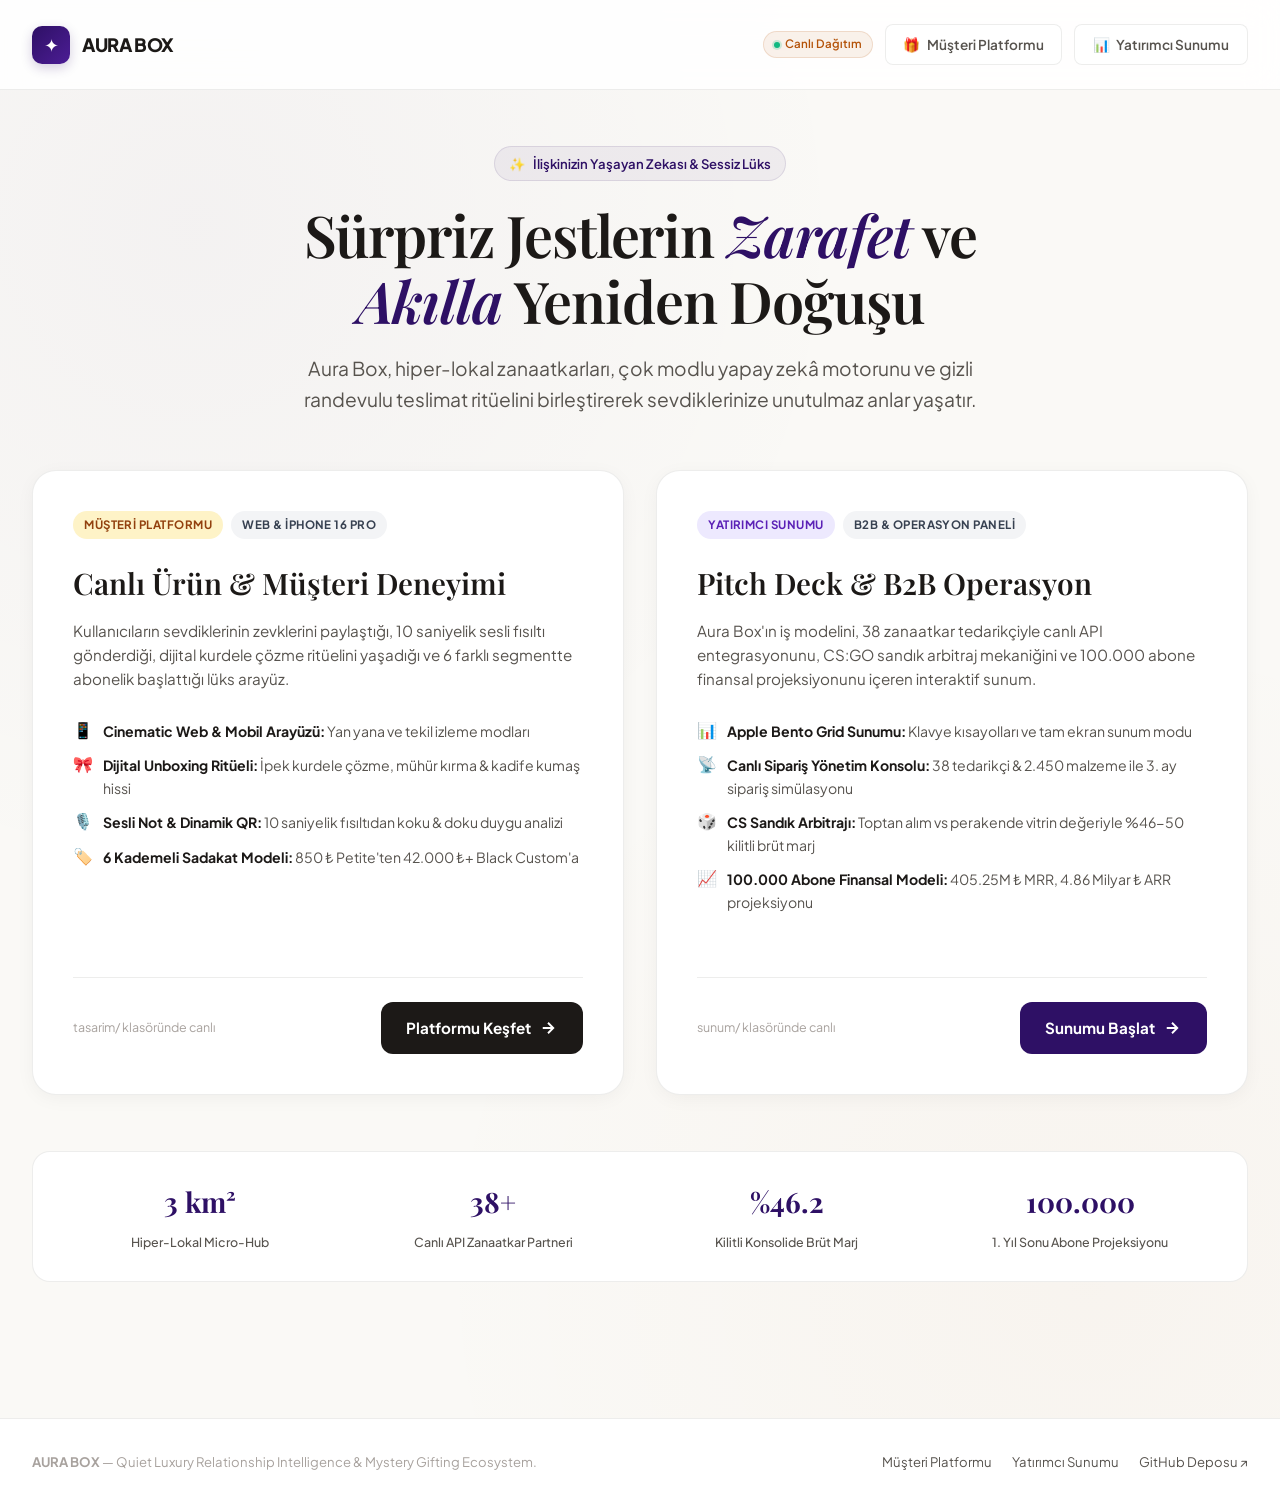
==== index.html @ 9b52b44d "feat: initial commit of Aura Box platform, pitch deck, and portal" ====
<!DOCTYPE html>
<html lang="tr">
<head>
  <meta charset="UTF-8">
  <meta name="viewport" content="width=device-width, initial-scale=1.0">
  <title>AURA BOX — İlişkinizin Yaşayan Zekası | Quiet Luxury Concierge</title>
  <link rel="preconnect" href="https://fonts.googleapis.com">
  <link rel="preconnect" href="https://fonts.gstatic.com" crossorigin>
  <link href="https://fonts.googleapis.com/css2?family=Plus+Jakarta+Sans:wght@300;400;500;600;700;800&family=Playfair+Display:ital,wght@0,600;1,500&display=swap" rel="stylesheet">
  <style>
    :root {
      --bg-base: #FAF9F6;
      --bg-surface: #FFFFFF;
      --bg-secondary: #F3EFEA;
      --text-primary: #1C1917;
      --text-secondary: #57534E;
      --text-muted: #A8A29E;
      --accent-purple-royal: #2E1065;
      --accent-purple-subtle: #4C1D95;
      --accent-gold: #B45309;
      --accent-gold-soft: #D97706;
      --border-subtle: rgba(28, 25, 23, 0.08);
      --border-hover: rgba(46, 16, 101, 0.25);
      --shadow-soft: 0 4px 20px -2px rgba(28, 25, 23, 0.05);
      --shadow-hover: 0 20px 40px -12px rgba(46, 16, 101, 0.12);
      --font-sans: 'Plus Jakarta Sans', -apple-system, BlinkMacSystemFont, sans-serif;
      --font-serif: 'Playfair Display', Georgia, serif;
    }

    * {
      box-sizing: border-box;
      margin: 0;
      padding: 0;
    }

    body {
      background-color: var(--bg-base);
      color: var(--text-primary);
      font-family: var(--font-sans);
      min-height: 100vh;
      display: flex;
      flex-direction: column;
      line-height: 1.6;
      -webkit-font-smoothing: antialiased;
      background-image: 
        radial-gradient(circle at 15% 15%, rgba(46, 16, 101, 0.03) 0%, transparent 40%),
        radial-gradient(circle at 85% 85%, rgba(180, 83, 9, 0.03) 0%, transparent 40%);
    }

    header {
      padding: 1.5rem 2rem;
      border-bottom: 1px solid var(--border-subtle);
      background: rgba(255, 255, 255, 0.85);
      backdrop-filter: blur(16px);
      -webkit-backdrop-filter: blur(16px);
      position: sticky;
      top: 0;
      z-index: 100;
    }

    .header-inner {
      max-width: 1280px;
      margin: 0 auto;
      display: flex;
      align-items: center;
      justify-content: space-between;
    }

    .brand {
      display: flex;
      align-items: center;
      gap: 0.75rem;
      text-decoration: none;
      color: var(--text-primary);
    }

    .brand-crest {
      width: 38px;
      height: 38px;
      border-radius: 10px;
      background: linear-gradient(135deg, var(--accent-purple-royal), #4C1D95);
      color: #FFF;
      display: flex;
      align-items: center;
      justify-content: center;
      font-size: 1.15rem;
      box-shadow: 0 4px 12px rgba(46, 16, 101, 0.2);
    }

    .brand-name {
      font-weight: 800;
      font-size: 1.15rem;
      letter-spacing: -0.02em;
    }

    .brand-badge {
      font-size: 0.72rem;
      font-weight: 600;
      color: var(--accent-gold);
      background: rgba(180, 83, 9, 0.08);
      padding: 0.2rem 0.6rem;
      border-radius: 999px;
      border: 1px solid rgba(180, 83, 9, 0.15);
      display: inline-flex;
      align-items: center;
      gap: 0.35rem;
    }

    .live-dot {
      width: 6px;
      height: 6px;
      border-radius: 50%;
      background: #10B981;
      display: inline-block;
      box-shadow: 0 0 0 2px rgba(16, 185, 129, 0.2);
      animation: pulse 2s infinite;
    }

    @keyframes pulse {
      0%, 100% { opacity: 1; transform: scale(1); }
      50% { opacity: 0.5; transform: scale(1.2); }
    }

    .header-nav {
      display: flex;
      align-items: center;
      gap: 0.75rem;
    }

    .btn-header {
      padding: 0.55rem 1.1rem;
      font-size: 0.85rem;
      font-weight: 600;
      border-radius: 8px;
      text-decoration: none;
      transition: all 0.2s ease;
      display: inline-flex;
      align-items: center;
      gap: 0.4rem;
    }

    .btn-header-subtle {
      color: var(--text-secondary);
      border: 1px solid var(--border-subtle);
      background: var(--bg-surface);
    }

    .btn-header-subtle:hover {
      color: var(--text-primary);
      border-color: var(--text-muted);
      background: var(--bg-secondary);
    }

    main {
      flex: 1;
      max-width: 1280px;
      margin: 0 auto;
      padding: 3.5rem 2rem 5rem;
      width: 100%;
    }

    .hero-section {
      text-align: center;
      max-width: 820px;
      margin: 0 auto 3.5rem;
    }

    .hero-pill {
      display: inline-flex;
      align-items: center;
      gap: 0.5rem;
      padding: 0.35rem 0.9rem;
      border-radius: 999px;
      background: rgba(46, 16, 101, 0.05);
      border: 1px solid rgba(46, 16, 101, 0.1);
      color: var(--accent-purple-royal);
      font-size: 0.82rem;
      font-weight: 600;
      margin-bottom: 1.25rem;
    }

    .hero-title {
      font-family: var(--font-serif);
      font-size: clamp(2.4rem, 4.5vw, 3.6rem);
      font-weight: 600;
      line-height: 1.15;
      letter-spacing: -0.02em;
      color: var(--text-primary);
      margin-bottom: 1.25rem;
    }

    .hero-title em {
      font-style: italic;
      color: var(--accent-purple-royal);
    }

    .hero-desc {
      font-size: clamp(1rem, 1.8vw, 1.2rem);
      color: var(--text-secondary);
      max-width: 680px;
      margin: 0 auto;
      font-weight: 400;
    }

    /* BENTO SHOWCASE GRID */
    .bento-portal-grid {
      display: grid;
      grid-template-columns: repeat(2, 1fr);
      gap: 2rem;
      margin-bottom: 3.5rem;
    }

    @media (max-width: 900px) {
      .bento-portal-grid {
        grid-template-columns: 1fr;
      }
    }

    .portal-card {
      background: var(--bg-surface);
      border: 1px solid var(--border-subtle);
      border-radius: 24px;
      padding: 2.5rem;
      display: flex;
      flex-direction: column;
      justify-content: space-between;
      position: relative;
      overflow: hidden;
      box-shadow: var(--shadow-soft);
      transition: all 0.3s cubic-bezier(0.16, 1, 0.3, 1);
      text-decoration: none;
      color: inherit;
    }

    .portal-card::before {
      content: '';
      position: absolute;
      top: 0;
      left: 0;
      right: 0;
      height: 4px;
      background: transparent;
      transition: background 0.3s ease;
    }

    .portal-card.card-customer:hover::before {
      background: linear-gradient(90deg, #D97706, #B45309);
    }

    .portal-card.card-investor:hover::before {
      background: linear-gradient(90deg, var(--accent-purple-royal), #7C3AED);
    }

    .portal-card:hover {
      transform: translateY(-4px);
      box-shadow: var(--shadow-hover);
      border-color: var(--border-hover);
    }

    .card-top {
      margin-bottom: 2rem;
    }

    .card-badges {
      display: flex;
      flex-wrap: wrap;
      gap: 0.5rem;
      margin-bottom: 1.25rem;
    }

    .badge {
      font-size: 0.72rem;
      font-weight: 700;
      padding: 0.3rem 0.7rem;
      border-radius: 999px;
      text-transform: uppercase;
      letter-spacing: 0.04em;
    }

    .badge-gold {
      background: #FEF3C7;
      color: #92400E;
    }

    .badge-purple {
      background: #EDE9FE;
      color: #5B21B6;
    }

    .badge-neutral {
      background: #F3F4F6;
      color: #374151;
    }

    .card-title {
      font-family: var(--font-serif);
      font-size: 1.85rem;
      font-weight: 600;
      margin-bottom: 0.75rem;
      color: var(--text-primary);
    }

    .card-summary {
      font-size: 0.95rem;
      color: var(--text-secondary);
      margin-bottom: 1.75rem;
    }

    .feature-list {
      list-style: none;
      display: flex;
      flex-direction: column;
      gap: 0.75rem;
    }

    .feature-item {
      display: flex;
      align-items: flex-start;
      gap: 0.65rem;
      font-size: 0.88rem;
      color: var(--text-secondary);
    }

    .feature-icon {
      font-size: 1rem;
      line-height: 1.3;
      flex-shrink: 0;
    }

    .feature-text strong {
      color: var(--text-primary);
    }

    .card-bottom {
      margin-top: 2rem;
      padding-top: 1.5rem;
      border-top: 1px solid var(--border-subtle);
      display: flex;
      align-items: center;
      justify-content: space-between;
    }

    .btn-action {
      display: inline-flex;
      align-items: center;
      gap: 0.5rem;
      font-weight: 700;
      font-size: 0.95rem;
      padding: 0.85rem 1.6rem;
      border-radius: 12px;
      transition: all 0.2s ease;
      text-decoration: none;
    }

    .btn-action-customer {
      background: #1C1917;
      color: #FFF;
    }

    .portal-card.card-customer:hover .btn-action-customer {
      background: var(--accent-gold);
    }

    .btn-action-investor {
      background: var(--accent-purple-royal);
      color: #FFF;
    }

    .portal-card.card-investor:hover .btn-action-investor {
      background: #4C1D95;
    }

    .btn-action svg {
      transition: transform 0.2s ease;
    }

    .portal-card:hover .btn-action svg {
      transform: translateX(4px);
    }

    .card-meta-note {
      font-size: 0.78rem;
      color: var(--text-muted);
    }

    /* HIGHLIGHT STATS BAR */
    .stats-strip {
      background: var(--bg-surface);
      border: 1px solid var(--border-subtle);
      border-radius: 18px;
      padding: 1.75rem 2rem;
      display: grid;
      grid-template-columns: repeat(4, 1fr);
      gap: 1.5rem;
      margin-bottom: 3.5rem;
    }

    @media (max-width: 768px) {
      .stats-strip {
        grid-template-columns: repeat(2, 1fr);
      }
    }

    .stat-cell {
      text-align: center;
    }

    .stat-val {
      font-family: var(--font-serif);
      font-size: 1.75rem;
      font-weight: 700;
      color: var(--accent-purple-royal);
      display: block;
      margin-bottom: 0.2rem;
    }

    .stat-label {
      font-size: 0.78rem;
      color: var(--text-secondary);
      font-weight: 500;
    }

    footer {
      border-top: 1px solid var(--border-subtle);
      padding: 2rem;
      background: var(--bg-surface);
      margin-top: auto;
    }

    .footer-inner {
      max-width: 1280px;
      margin: 0 auto;
      display: flex;
      align-items: center;
      justify-content: space-between;
      flex-wrap: wrap;
      gap: 1rem;
      font-size: 0.82rem;
      color: var(--text-muted);
    }

    .footer-links {
      display: flex;
      gap: 1.25rem;
    }

    .footer-links a {
      color: var(--text-secondary);
      text-decoration: none;
      transition: color 0.2s;
    }

    .footer-links a:hover {
      color: var(--text-primary);
    }
  </style>
</head>
<body>

  <!-- Üst Gezinme Çubuğu -->
  <header>
    <div class="header-inner">
      <a href="./" class="brand">
        <div class="brand-crest">✦</div>
        <div>
          <div class="brand-name">AURA BOX</div>
        </div>
      </a>

      <div class="header-nav">
        <span class="brand-badge">
          <span class="live-dot"></span> Canlı Dağıtım
        </span>
        <a href="./tasarim/" class="btn-header btn-header-subtle">
          <span>🎁</span> Müşteri Platformu
        </a>
        <a href="./sunum/" class="btn-header btn-header-subtle">
          <span>📊</span> Yatırımcı Sunumu
        </a>
      </div>
    </div>
  </header>

  <!-- Ana İçerik -->
  <main>
    <section class="hero-section">
      <div class="hero-pill">
        <span>✨</span> İlişkinizin Yaşayan Zekası & Sessiz Lüks
      </div>
      <h1 class="hero-title">
        Sürpriz Jestlerin <em>Zarafet</em> ve <em>Akılla</em> Yeniden Doğuşu
      </h1>
      <p class="hero-desc">
        Aura Box, hiper-lokal zanaatkarları, çok modlu yapay zekâ motorunu ve gizli randevulu teslimat ritüelini birleştirerek sevdiklerinize unutulmaz anlar yaşatır.
      </p>
    </section>

    <!-- İki Ana Mod Seçici (Bento Kartlar) -->
    <div class="bento-portal-grid">
      
      <!-- Kart 1: Müşteri Deneyimi & Tasarım Platformu -->
      <a href="./tasarim/" class="portal-card card-customer">
        <div class="card-top">
          <div class="card-badges">
            <span class="badge badge-gold">Müşteri Platformu</span>
            <span class="badge badge-neutral">Web & iPhone 16 Pro</span>
          </div>
          <h2 class="card-title">Canlı Ürün & Müşteri Deneyimi</h2>
          <p class="card-summary">
            Kullanıcıların sevdiklerinin zevklerini paylaştığı, 10 saniyelik sesli fısıltı gönderdiği, dijital kurdele çözme ritüelini yaşadığı ve 6 farklı segmentte abonelik başlattığı lüks arayüz.
          </p>

          <ul class="feature-list">
            <li class="feature-item">
              <span class="feature-icon">📱</span>
              <span class="feature-text"><strong>Cinematic Web & Mobil Arayüzü:</strong> Yan yana ve tekil izleme modları</span>
            </li>
            <li class="feature-item">
              <span class="feature-icon">🎀</span>
              <span class="feature-text"><strong>Dijital Unboxing Ritüeli:</strong> İpek kurdele çözme, mühür kırma & kadife kumaş hissi</span>
            </li>
            <li class="feature-item">
              <span class="feature-icon">🎙️</span>
              <span class="feature-text"><strong>Sesli Not & Dinamik QR:</strong> 10 saniyelik fısıltıdan koku & doku duygu analizi</span>
            </li>
            <li class="feature-item">
              <span class="feature-icon">🏷️</span>
              <span class="feature-text"><strong>6 Kademeli Sadakat Modeli:</strong> 850 ₺ Petite'ten 42.000 ₺+ Black Custom'a</span>
            </li>
          </ul>
        </div>

        <div class="card-bottom">
          <span class="card-meta-note">tasarim/ klasöründe canlı</span>
          <span class="btn-action btn-action-customer">
            <span>Platformu Keşfet</span>
            <svg width="18" height="18" viewBox="0 0 24 24" fill="none" stroke="currentColor" stroke-width="2.5">
              <path d="M5 12h14M12 5l7 7-7 7"/>
            </svg>
          </span>
        </div>
      </a>

      <!-- Kart 2: Yatırımcı Sunumu & Proje Vizyonu -->
      <a href="./sunum/" class="portal-card card-investor">
        <div class="card-top">
          <div class="card-badges">
            <span class="badge badge-purple">Yatırımcı Sunumu</span>
            <span class="badge badge-neutral">B2B & Operasyon Paneli</span>
          </div>
          <h2 class="card-title">Pitch Deck & B2B Operasyon</h2>
          <p class="card-summary">
            Aura Box'ın iş modelini, 38 zanaatkar tedarikçiyle canlı API entegrasyonunu, CS:GO sandık arbitraj mekaniğini ve 100.000 abone finansal projeksiyonunu içeren interaktif sunum.
          </p>

          <ul class="feature-list">
            <li class="feature-item">
              <span class="feature-icon">📊</span>
              <span class="feature-text"><strong>Apple Bento Grid Sunumu:</strong> Klavye kısayolları ve tam ekran sunum modu</span>
            </li>
            <li class="feature-item">
              <span class="feature-icon">📡</span>
              <span class="feature-text"><strong>Canlı Sipariş Yönetim Konsolu:</strong> 38 tedarikçi & 2.450 malzeme ile 3. ay sipariş simülasyonu</span>
            </li>
            <li class="feature-item">
              <span class="feature-icon">🎲</span>
              <span class="feature-text"><strong>CS Sandık Arbitrajı:</strong> Toptan alım vs perakende vitrin değeriyle %46-50 kilitli brüt marj</span>
            </li>
            <li class="feature-item">
              <span class="feature-icon">📈</span>
              <span class="feature-text"><strong>100.000 Abone Finansal Modeli:</strong> 405.25M ₺ MRR, 4.86 Milyar ₺ ARR projeksiyonu</span>
            </li>
          </ul>
        </div>

        <div class="card-bottom">
          <span class="card-meta-note">sunum/ klasöründe canlı</span>
          <span class="btn-action btn-action-investor">
            <span>Sunumu Başlat</span>
            <svg width="18" height="18" viewBox="0 0 24 24" fill="none" stroke="currentColor" stroke-width="2.5">
              <path d="M5 12h14M12 5l7 7-7 7"/>
            </svg>
          </span>
        </div>
      </a>

    </div>

    <!-- Özet İstatistik Çubuğu -->
    <div class="stats-strip">
      <div class="stat-cell">
        <span class="stat-val">3 km²</span>
        <span class="stat-label">Hiper-Lokal Micro-Hub</span>
      </div>
      <div class="stat-cell">
        <span class="stat-val">38+</span>
        <span class="stat-label">Canlı API Zanaatkar Partneri</span>
      </div>
      <div class="stat-cell">
        <span class="stat-val">%46.2</span>
        <span class="stat-label">Kilitli Konsolide Brüt Marj</span>
      </div>
      <div class="stat-cell">
        <span class="stat-val">100.000</span>
        <span class="stat-label">1. Yıl Sonu Abone Projeksiyonu</span>
      </div>
    </div>
  </main>

  <!-- Alt Bilgi -->
  <footer>
    <div class="footer-inner">
      <div>
        <strong>AURA BOX</strong> — Quiet Luxury Relationship Intelligence & Mystery Gifting Ecosystem.
      </div>
      <div class="footer-links">
        <a href="./tasarim/">Müşteri Platformu</a>
        <a href="./sunum/">Yatırımcı Sunumu</a>
        <a href="https://github.com/beratmertdurmazer/aura-box" target="_blank" rel="noopener">GitHub Deposu ↗</a>
      </div>
    </div>
  </footer>

</body>
</html>
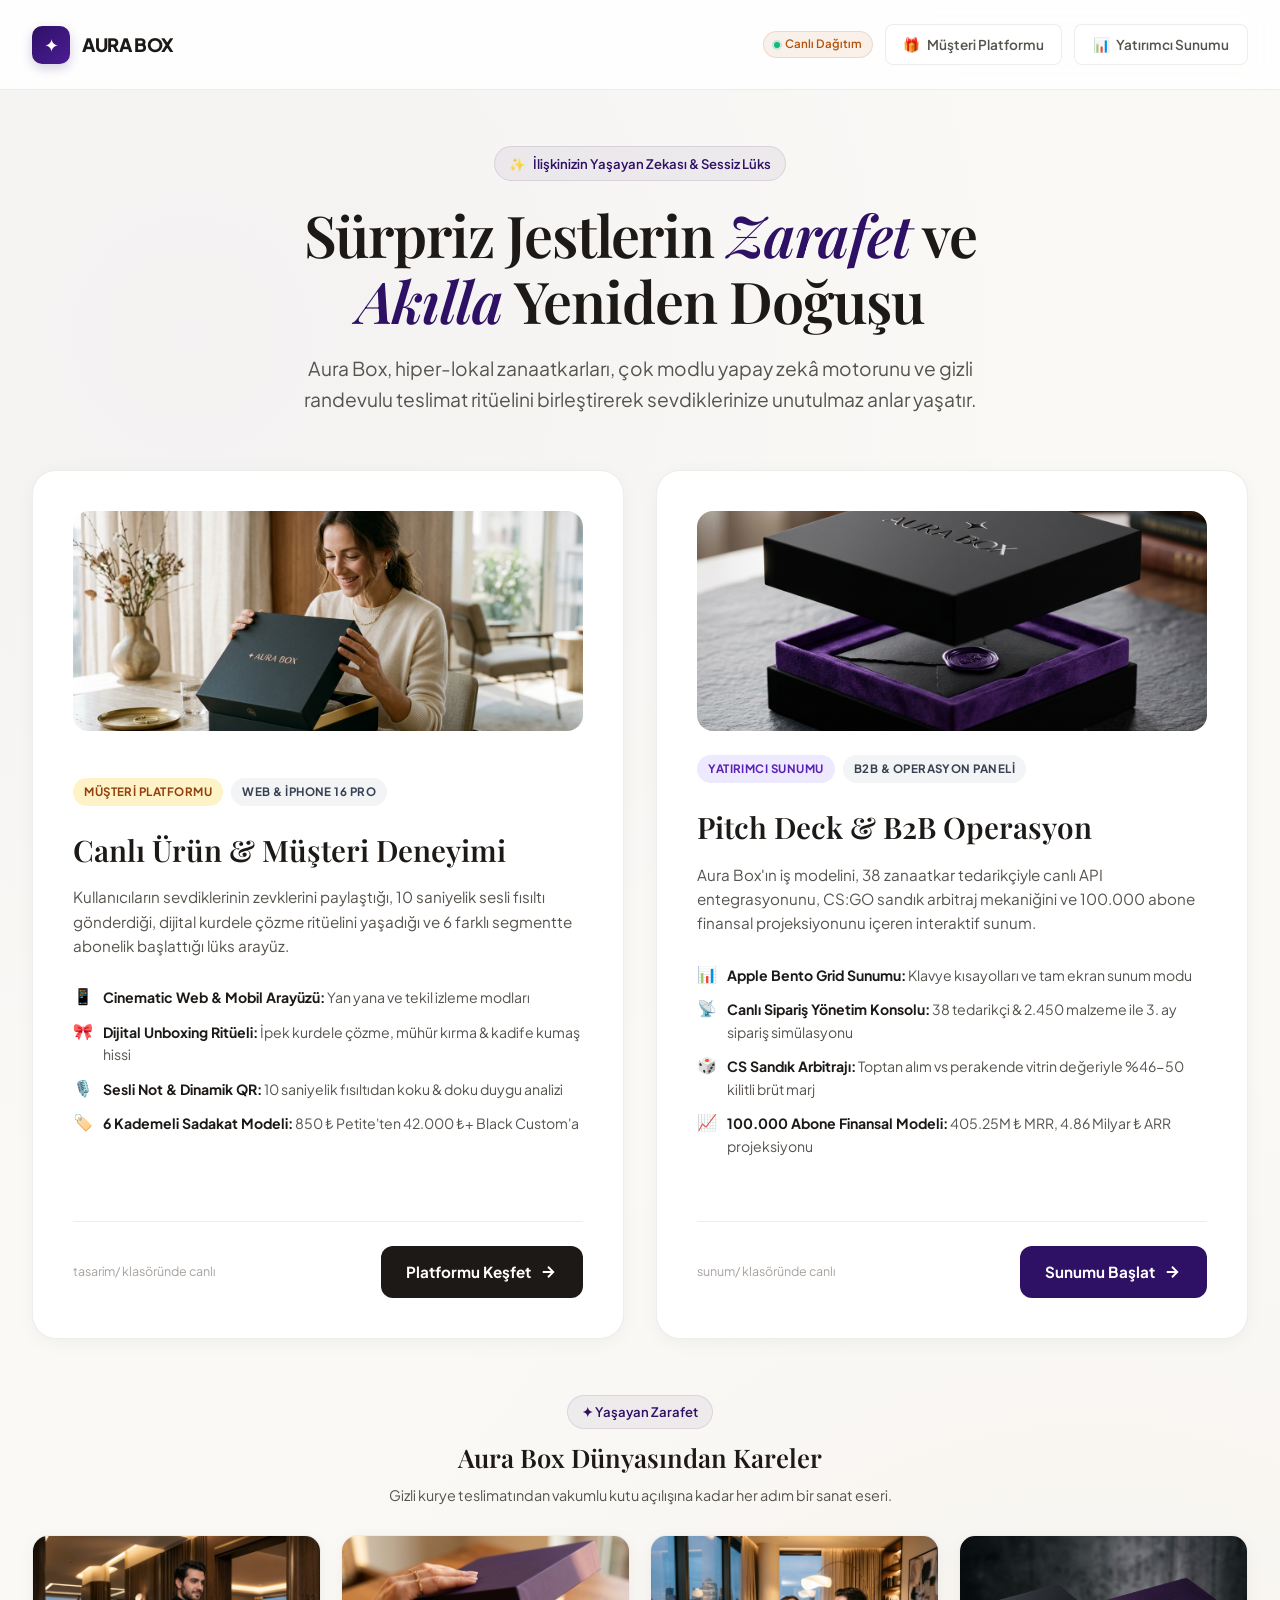
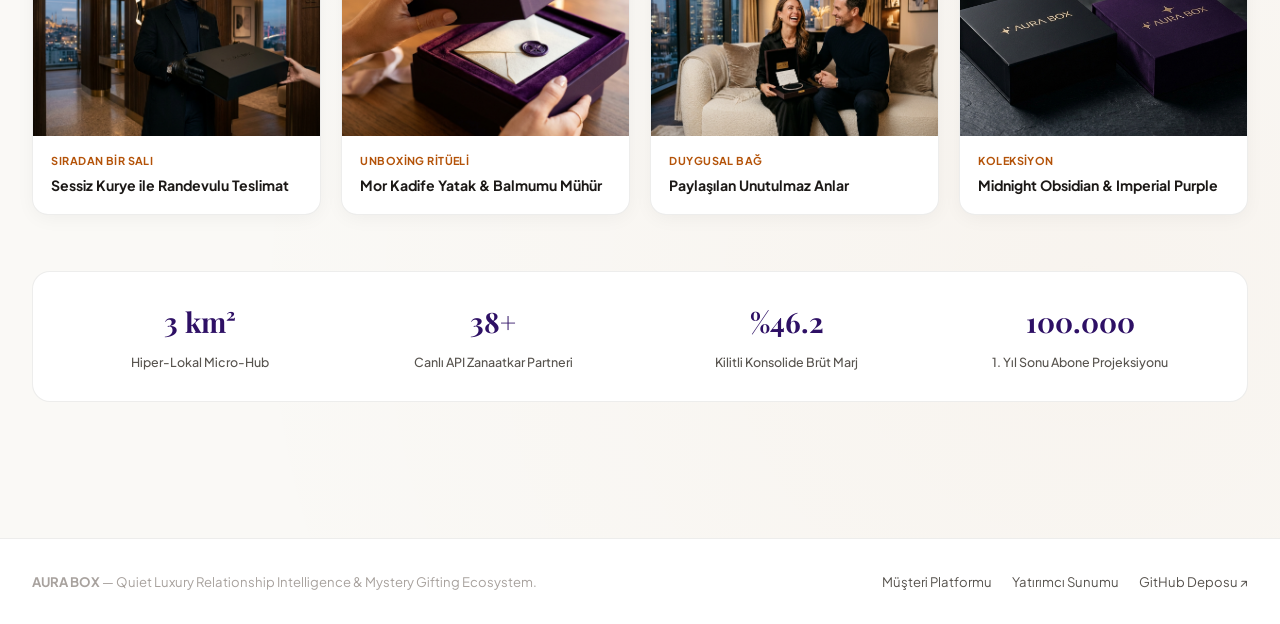
==== commit a3dbccf4: "feat: integrate packaging and human lifestyle photography into design platform, pitch deck, and port" ====
--- a/index.html
+++ b/index.html
@@ -257,6 +257,124 @@
       border-color: var(--border-hover);
     }
 
+    .portal-card-thumb {
+      width: 100%;
+      height: 220px;
+      border-radius: 16px;
+      overflow: hidden;
+      margin-bottom: 1.5rem;
+      background: #111;
+      position: relative;
+    }
+
+    .portal-card-thumb img {
+      width: 100%;
+      height: 100%;
+      object-fit: cover;
+      transition: transform 0.6s cubic-bezier(0.16, 1, 0.3, 1);
+    }
+
+    .portal-card:hover .portal-card-thumb img {
+      transform: scale(1.04);
+    }
+
+    /* Portal Lifestyle Photo Strip */
+    .portal-gallery-section {
+      margin-bottom: 3.5rem;
+    }
+
+    .portal-gallery-header {
+      text-align: center;
+      margin-bottom: 1.75rem;
+    }
+
+    .portal-gallery-header h3 {
+      font-family: var(--font-serif);
+      font-size: 1.6rem;
+      font-weight: 600;
+      color: var(--text-primary);
+      margin-bottom: 0.35rem;
+    }
+
+    .portal-gallery-header p {
+      font-size: 0.9rem;
+      color: var(--text-secondary);
+    }
+
+    .portal-gallery-grid {
+      display: grid;
+      grid-template-columns: repeat(4, 1fr);
+      gap: 1.25rem;
+    }
+
+    @media (max-width: 900px) {
+      .portal-gallery-grid {
+        grid-template-columns: repeat(2, 1fr);
+      }
+    }
+
+    @media (max-width: 550px) {
+      .portal-gallery-grid {
+        grid-template-columns: 1fr;
+      }
+    }
+
+    .pg-item {
+      background: var(--bg-surface);
+      border: 1px solid var(--border-subtle);
+      border-radius: 16px;
+      overflow: hidden;
+      box-shadow: var(--shadow-soft);
+      transition: all 0.3s ease;
+      display: flex;
+      flex-direction: column;
+    }
+
+    .pg-item:hover {
+      transform: translateY(-3px);
+      box-shadow: var(--shadow-hover);
+      border-color: var(--border-hover);
+    }
+
+    .pg-img-wrap {
+      width: 100%;
+      height: 200px;
+      overflow: hidden;
+      background: #111;
+    }
+
+    .pg-img-wrap img {
+      width: 100%;
+      height: 100%;
+      object-fit: cover;
+      transition: transform 0.5s ease;
+    }
+
+    .pg-item:hover .pg-img-wrap img {
+      transform: scale(1.04);
+    }
+
+    .pg-info {
+      padding: 1rem 1.15rem;
+    }
+
+    .pg-tag {
+      font-size: 0.68rem;
+      font-weight: 700;
+      color: var(--accent-gold);
+      text-transform: uppercase;
+      letter-spacing: 0.04em;
+      display: block;
+      margin-bottom: 0.2rem;
+    }
+
+    .pg-title {
+      font-size: 0.88rem;
+      font-weight: 700;
+      color: var(--text-primary);
+      line-height: 1.35;
+    }
+
     .card-top {
       margin-bottom: 2rem;
     }
@@ -500,6 +618,9 @@
       
       <!-- Kart 1: Müşteri Deneyimi & Tasarım Platformu -->
       <a href="./tasarim/" class="portal-card card-customer">
+        <div class="portal-card-thumb">
+          <img src="assets/packaging/aura_box_lifestyle_woman_unboxing.jpg" alt="Aura Box Unboxing Moment">
+        </div>
         <div class="card-top">
           <div class="card-badges">
             <span class="badge badge-gold">Müşteri Platformu</span>
@@ -543,6 +664,9 @@
 
       <!-- Kart 2: Yatırımcı Sunumu & Proje Vizyonu -->
       <a href="./sunum/" class="portal-card card-investor">
+        <div class="portal-card-thumb">
+          <img src="assets/packaging/aura_box_dualtone_chrome_lift.jpg" alt="Aura Box Dual-Tone Unboxing Experience">
+        </div>
         <div class="card-top">
           <div class="card-badges">
             <span class="badge badge-purple">Yatırımcı Sunumu</span>
@@ -586,6 +710,57 @@
 
     </div>
 
+    <!-- Lifestyle & Ambalaj Fotoğraf Galerisi -->
+    <section class="portal-gallery-section">
+      <div class="portal-gallery-header">
+        <span class="hero-pill" style="margin-bottom: 0.5rem;">✦ Yaşayan Zarafet</span>
+        <h3>Aura Box Dünyasından Kareler</h3>
+        <p>Gizli kurye teslimatından vakumlu kutu açılışına kadar her adım bir sanat eseri.</p>
+      </div>
+
+      <div class="portal-gallery-grid">
+        <div class="pg-item">
+          <div class="pg-img-wrap">
+            <img src="assets/packaging/aura_box_courier_stealth_delivery.jpg" alt="Aura Box Stealth Courier Delivery">
+          </div>
+          <div class="pg-info">
+            <span class="pg-tag">Sıradan Bir Salı</span>
+            <strong class="pg-title">Sessiz Kurye ile Randevulu Teslimat</strong>
+          </div>
+        </div>
+
+        <div class="pg-item">
+          <div class="pg-img-wrap">
+            <img src="assets/packaging/aura_box_hands_ribbon_wax_close.jpg" alt="Aura Box Wax Seal Unboxing">
+          </div>
+          <div class="pg-info">
+            <span class="pg-tag">Unboxing Ritüeli</span>
+            <strong class="pg-title">Mor Kadife Yatak & Balmumu Mühür</strong>
+          </div>
+        </div>
+
+        <div class="pg-item">
+          <div class="pg-img-wrap">
+            <img src="assets/packaging/aura_box_couple_moment.jpg" alt="Aura Box Couple Celebration">
+          </div>
+          <div class="pg-info">
+            <span class="pg-tag">Duygusal Bağ</span>
+            <strong class="pg-title">Paylaşılan Unutulmaz Anlar</strong>
+          </div>
+        </div>
+
+        <div class="pg-item">
+          <div class="pg-img-wrap">
+            <img src="assets/packaging/aura_box_duo_set.jpg" alt="Aura Box Midnight Duo Set">
+          </div>
+          <div class="pg-info">
+            <span class="pg-tag">Koleksiyon</span>
+            <strong class="pg-title">Midnight Obsidian & Imperial Purple</strong>
+          </div>
+        </div>
+      </div>
+    </section>
+
     <!-- Özet İstatistik Çubuğu -->
     <div class="stats-strip">
       <div class="stat-cell">
